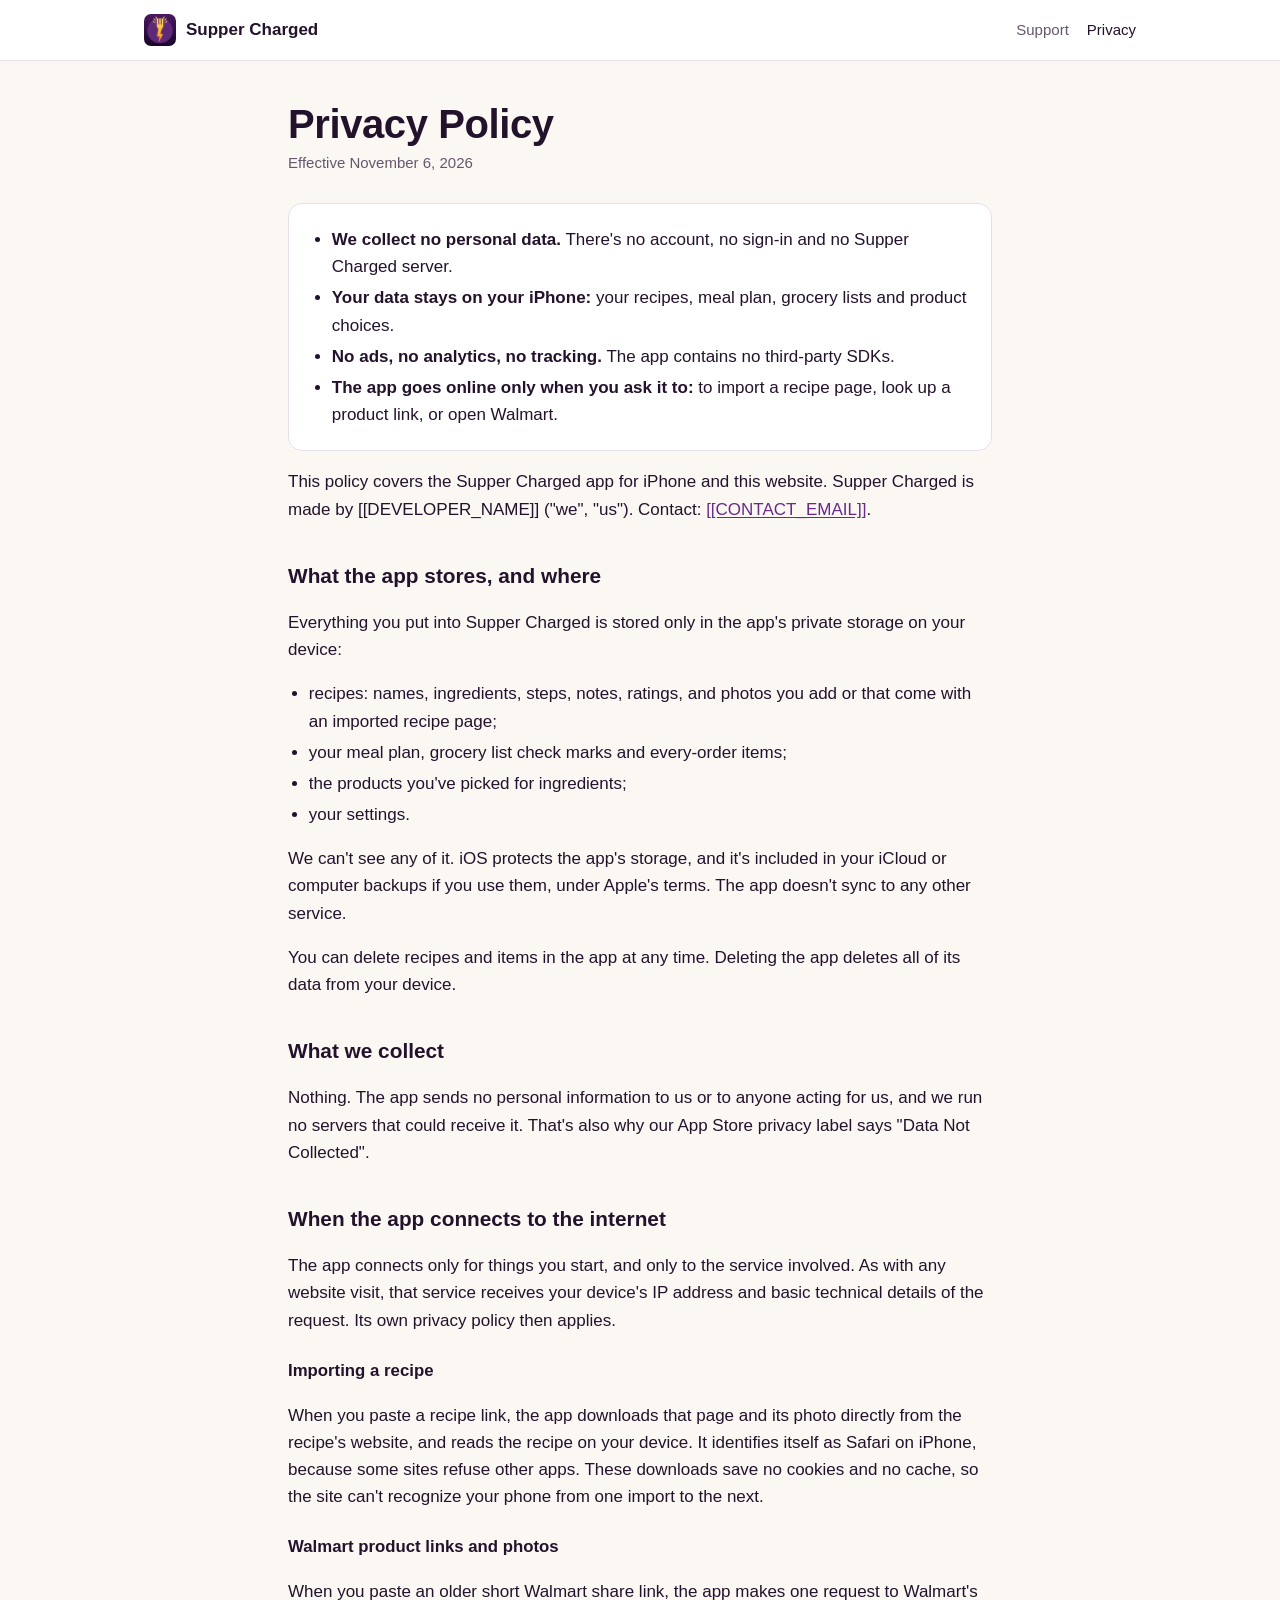
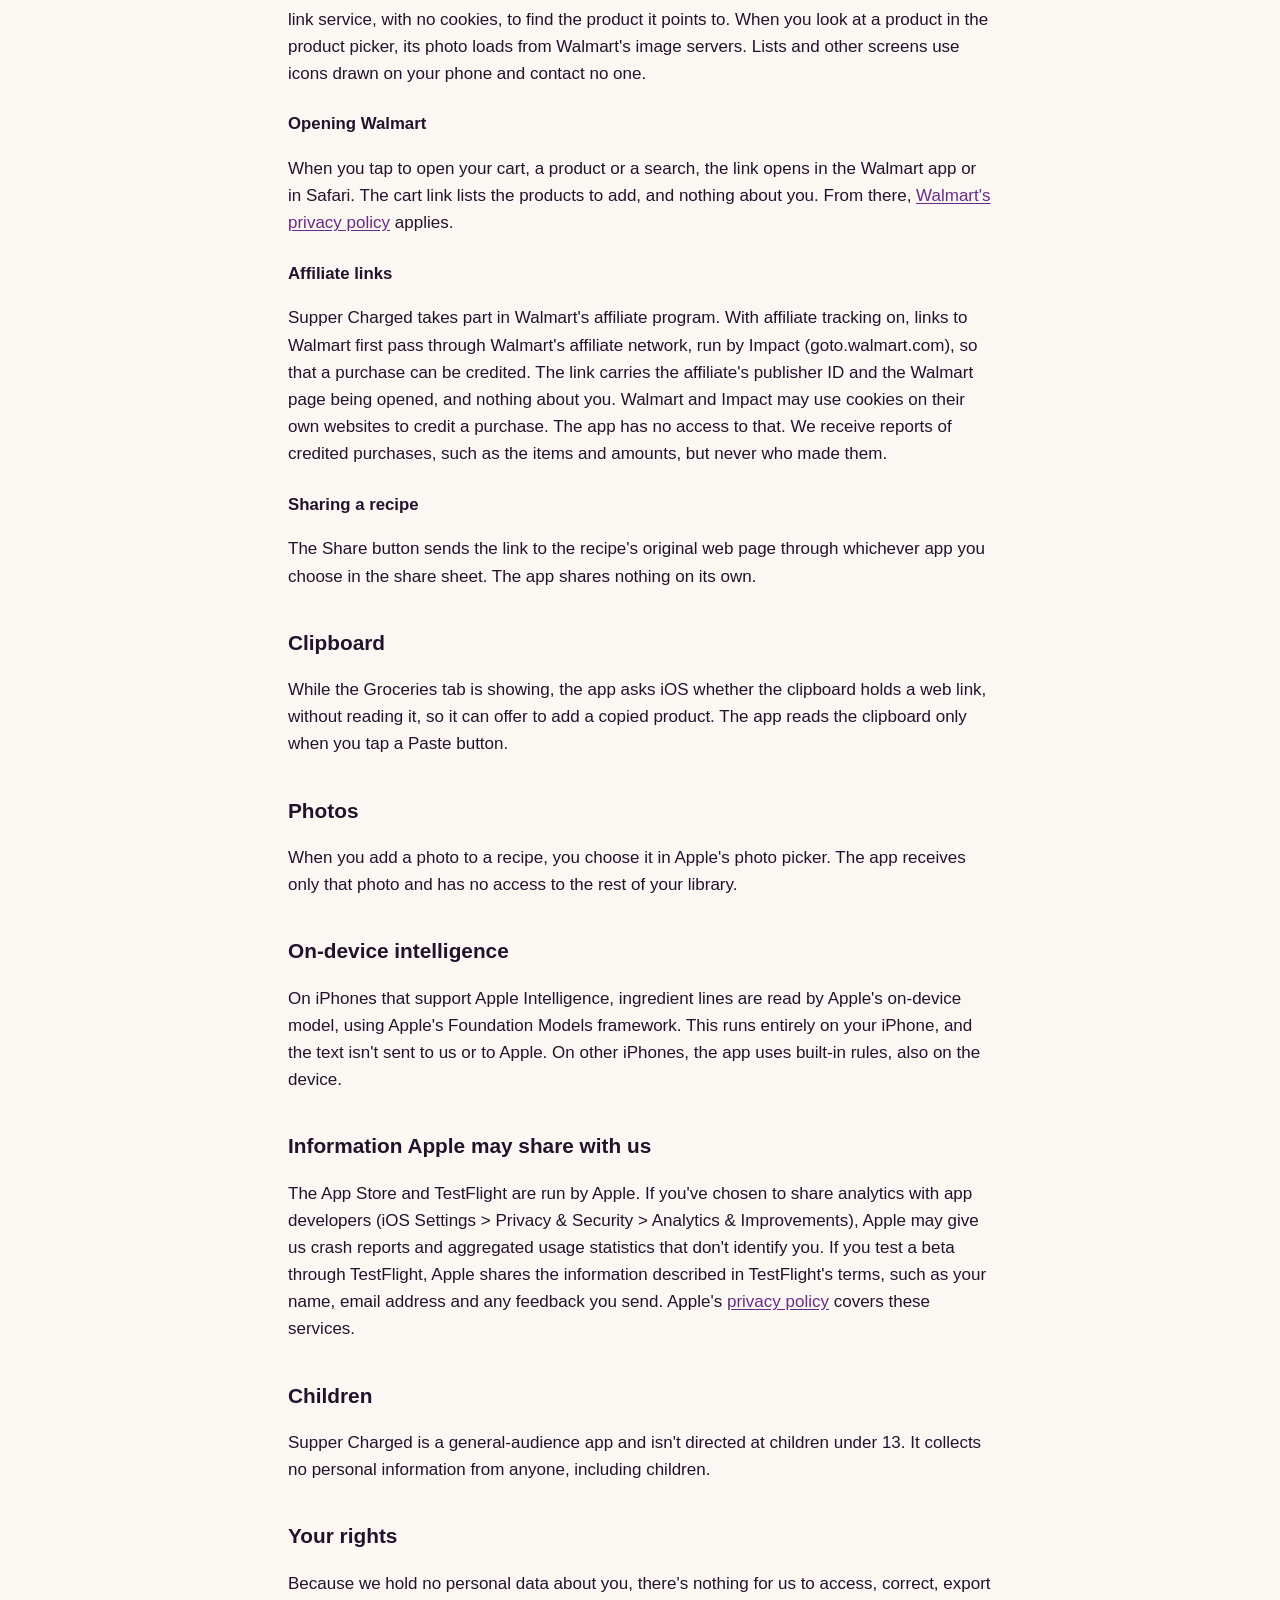
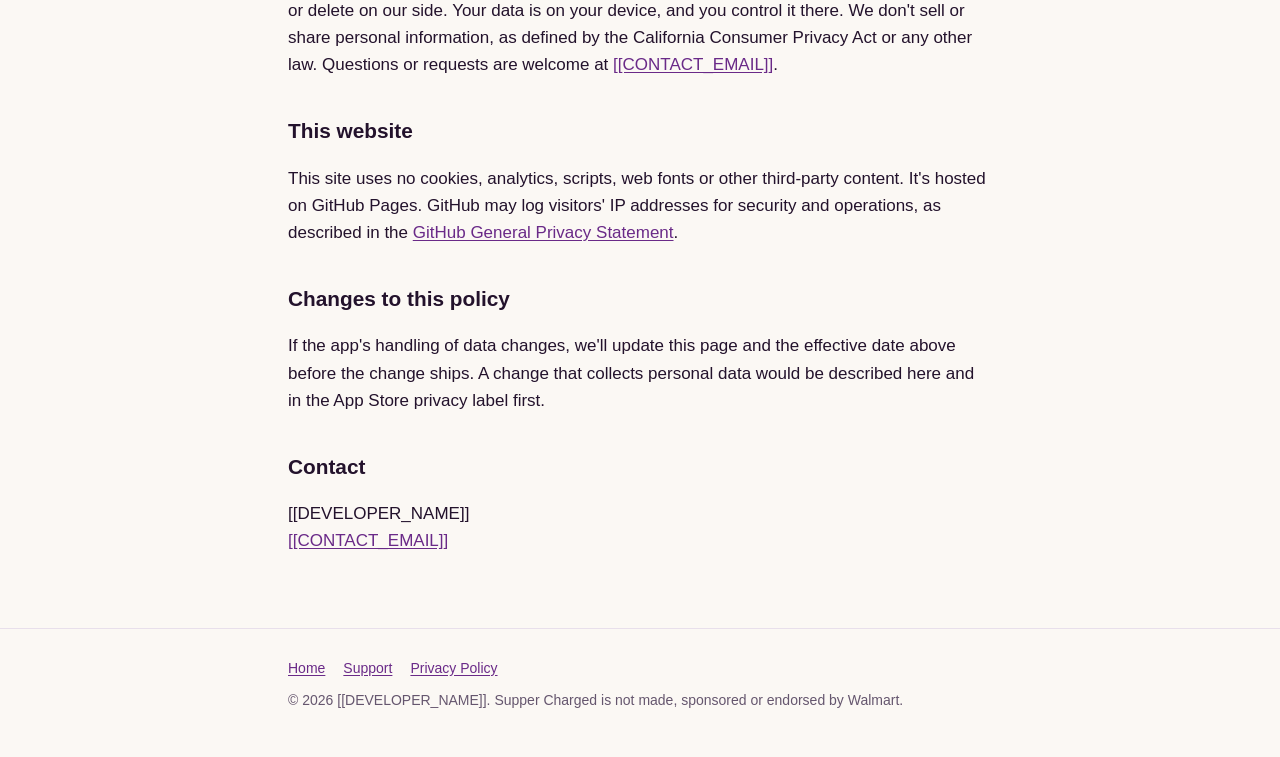
==== privacy/index.html @ e157a8e8 "Add files via upload" ====
<!doctype html>
<html lang="en">
<head>
  <meta charset="utf-8">
  <meta name="viewport" content="width=device-width, initial-scale=1">
  <title>Privacy Policy · Supper Charged</title>
  <meta name="description" content="Supper Charged collects no personal data. Your recipes, meal plan and grocery lists stay on your iPhone.">
  <link rel="stylesheet" href="../assets/style.css">
  <link rel="icon" href="../assets/favicon-64.png" type="image/png">
  <link rel="apple-touch-icon" href="../assets/icon-180.png">
</head>
<body>
  <header class="site-header">
    <div class="wrap">
      <a class="brand" href="../"><img src="../assets/icon-180.png" alt="">Supper Charged</a>
      <nav class="site-nav" aria-label="Site">
        <a href="../support/">Support</a>
        <a href="./" aria-current="page">Privacy</a>
      </nav>
    </div>
  </header>

  <main class="page">
    <div class="wrap narrow">
      <h1>Privacy Policy</h1>
      <p class="updated">Effective November 6, 2026</p>

      <div class="summary">
        <ul>
          <li><strong>We collect no personal data.</strong> There's no account, no sign-in and no Supper Charged server.</li>
          <li><strong>Your data stays on your iPhone:</strong> your recipes, meal plan, grocery lists and product choices.</li>
          <li><strong>No ads, no analytics, no tracking.</strong> The app contains no third-party SDKs.</li>
          <li><strong>The app goes online only when you ask it to:</strong> to import a recipe page, look up a product link, or open Walmart.</li>
        </ul>
      </div>

      <p>This policy covers the Supper Charged app for iPhone and this website. Supper Charged is made by [[DEVELOPER_NAME]] ("we", "us"). Contact: <a href="mailto:[[CONTACT_EMAIL]]">[[CONTACT_EMAIL]]</a>.</p>

      <h2>What the app stores, and where</h2>
      <p>Everything you put into Supper Charged is stored only in the app's private storage on your device:</p>
      <ul>
        <li>recipes: names, ingredients, steps, notes, ratings, and photos you add or that come with an imported recipe page;</li>
        <li>your meal plan, grocery list check marks and every-order items;</li>
        <li>the products you've picked for ingredients;</li>
        <li>your settings.</li>
      </ul>
      <p>We can't see any of it. iOS protects the app's storage, and it's included in your iCloud or computer backups if you use them, under Apple's terms. The app doesn't sync to any other service.</p>
      <p>You can delete recipes and items in the app at any time. Deleting the app deletes all of its data from your device.</p>

      <h2>What we collect</h2>
      <p>Nothing. The app sends no personal information to us or to anyone acting for us, and we run no servers that could receive it. That's also why our App Store privacy label says "Data Not Collected".</p>

      <h2>When the app connects to the internet</h2>
      <p>The app connects only for things you start, and only to the service involved. As with any website visit, that service receives your device's IP address and basic technical details of the request. Its own privacy policy then applies.</p>
      <h3>Importing a recipe</h3>
      <p>When you paste a recipe link, the app downloads that page and its photo directly from the recipe's website, and reads the recipe on your device. It identifies itself as Safari on iPhone, because some sites refuse other apps. These downloads save no cookies and no cache, so the site can't recognize your phone from one import to the next.</p>
      <h3>Walmart product links and photos</h3>
      <p>When you paste an older short Walmart share link, the app makes one request to Walmart's link service, with no cookies, to find the product it points to. When you look at a product in the product picker, its photo loads from Walmart's image servers. Lists and other screens use icons drawn on your phone and contact no one.</p>
      <h3>Opening Walmart</h3>
      <p>When you tap to open your cart, a product or a search, the link opens in the Walmart app or in Safari. The cart link lists the products to add, and nothing about you. From there, <a href="https://corporate.walmart.com/privacy-security">Walmart's privacy policy</a> applies.</p>
      <h3>Affiliate links</h3>
      <p>Supper Charged takes part in Walmart's affiliate program. With affiliate tracking on, links to Walmart first pass through Walmart's affiliate network, run by Impact (goto.walmart.com), so that a purchase can be credited. The link carries the affiliate's publisher ID and the Walmart page being opened, and nothing about you. Walmart and Impact may use cookies on their own websites to credit a purchase. The app has no access to that. We receive reports of credited purchases, such as the items and amounts, but never who made them.</p>
      <h3>Sharing a recipe</h3>
      <p>The Share button sends the link to the recipe's original web page through whichever app you choose in the share sheet. The app shares nothing on its own.</p>

      <h2>Clipboard</h2>
      <p>While the Groceries tab is showing, the app asks iOS whether the clipboard holds a web link, without reading it, so it can offer to add a copied product. The app reads the clipboard only when you tap a Paste button.</p>

      <h2>Photos</h2>
      <p>When you add a photo to a recipe, you choose it in Apple's photo picker. The app receives only that photo and has no access to the rest of your library.</p>

      <h2>On-device intelligence</h2>
      <p>On iPhones that support Apple Intelligence, ingredient lines are read by Apple's on-device model, using Apple's Foundation Models framework. This runs entirely on your iPhone, and the text isn't sent to us or to Apple. On other iPhones, the app uses built-in rules, also on the device.</p>

      <h2>Information Apple may share with us</h2>
      <p>The App Store and TestFlight are run by Apple. If you've chosen to share analytics with app developers (iOS Settings &gt; Privacy &amp; Security &gt; Analytics &amp; Improvements), Apple may give us crash reports and aggregated usage statistics that don't identify you. If you test a beta through TestFlight, Apple shares the information described in TestFlight's terms, such as your name, email address and any feedback you send. Apple's <a href="https://www.apple.com/legal/privacy/">privacy policy</a> covers these services.</p>

      <h2>Children</h2>
      <p>Supper Charged is a general-audience app and isn't directed at children under 13. It collects no personal information from anyone, including children.</p>

      <h2>Your rights</h2>
      <p>Because we hold no personal data about you, there's nothing for us to access, correct, export or delete on our side. Your data is on your device, and you control it there. We don't sell or share personal information, as defined by the California Consumer Privacy Act or any other law. Questions or requests are welcome at <a href="mailto:[[CONTACT_EMAIL]]">[[CONTACT_EMAIL]]</a>.</p>

      <h2>This website</h2>
      <p>This site uses no cookies, analytics, scripts, web fonts or other third-party content. It's hosted on GitHub Pages. GitHub may log visitors' IP addresses for security and operations, as described in the <a href="https://docs.github.com/en/site-policy/privacy-policies/github-general-privacy-statement">GitHub General Privacy Statement</a>.</p>

      <h2>Changes to this policy</h2>
      <p>If the app's handling of data changes, we'll update this page and the effective date above before the change ships. A change that collects personal data would be described here and in the App Store privacy label first.</p>

      <h2>Contact</h2>
      <p>[[DEVELOPER_NAME]]<br><a href="mailto:[[CONTACT_EMAIL]]">[[CONTACT_EMAIL]]</a></p>
    </div>
  </main>

  <footer class="site-footer">
    <div class="wrap narrow">
      <nav aria-label="Footer">
        <a href="../">Home</a>
        <a href="../support/">Support</a>
        <a href="./">Privacy Policy</a>
      </nav>
      <p>© 2026 [[DEVELOPER_NAME]]. Supper Charged is not made, sponsored or endorsed by Walmart.</p>
    </div>
  </footer>
</body>
</html>
---- assets/style.css ----
/* Supper Charged website. No web fonts, scripts or third-party requests:
   the site keeps the same privacy promise as the app. Colors follow the icon. */

:root {
  --bg: #fbf8f4;
  --surface: #ffffff;
  --text: #23122c;
  --muted: #65566e;
  --border: #e8dfeb;
  --accent: #6a2a88;
  --link: #6a2a88;
  --spark: #ff8a1c;
  --spark-soft: #fff1d6;
  --hero-from: #4b1862;
  --hero-to: #1a0728;
  --hero-text: #ffffff;
  --hero-tag: #ffe85c;
  --radius: 14px;
  color-scheme: light;
}

@media (prefers-color-scheme: dark) {
  :root {
    --bg: #12081b;
    --surface: #1d0f29;
    --text: #f2ecf5;
    --muted: #b6a7c0;
    --border: #3a2548;
    --accent: #d9a6f2;
    --link: #e7c2f8;
    --spark-soft: #3a2410;
    color-scheme: dark;
  }
}

* { box-sizing: border-box; }

html { -webkit-text-size-adjust: 100%; }

body {
  margin: 0;
  background: var(--bg);
  color: var(--text);
  font: 17px/1.6 -apple-system, BlinkMacSystemFont, "SF Pro Text", "Segoe UI", Roboto, "Helvetica Neue", Arial, sans-serif;
}

a { color: var(--link); text-underline-offset: 2px; }
a:hover { text-decoration-thickness: 2px; }

.wrap {
  width: 100%;
  max-width: 64rem;
  margin: 0 auto;
  padding: 0 16px;
}

.narrow { max-width: 46rem; }

/* Top bar */
.site-header {
  border-bottom: 1px solid var(--border);
  background: var(--surface);
}
.site-header .wrap {
  display: flex;
  align-items: center;
  justify-content: space-between;
  gap: 12px;
  min-height: 60px;
  flex-wrap: wrap;
}
.brand {
  display: flex;
  align-items: center;
  gap: 10px;
  font-weight: 700;
  color: var(--text);
  text-decoration: none;
}
.brand img { width: 32px; height: 32px; border-radius: 22%; }
.site-nav { display: flex; gap: 18px; font-size: 15px; }
.site-nav a { color: var(--muted); text-decoration: none; }
.site-nav a:hover, .site-nav a[aria-current="page"] { color: var(--text); }

/* Home hero */
.hero {
  background: linear-gradient(160deg, var(--hero-from), var(--hero-to));
  color: var(--hero-text);
  padding: 64px 0 72px;
  text-align: center;
}
.hero img {
  width: 128px;
  height: 128px;
  border-radius: 22%;
  box-shadow: 0 12px 36px rgba(0, 0, 0, 0.35);
}
.hero h1 {
  margin: 24px 0 4px;
  font-size: clamp(2.2rem, 7vw, 3.4rem);
  line-height: 1.1;
  letter-spacing: -0.02em;
}
.hero .tagline {
  margin: 0 0 16px;
  color: var(--hero-tag);
  font-size: clamp(1.1rem, 3.6vw, 1.4rem);
  font-weight: 600;
}
.hero .lede {
  max-width: 36rem;
  margin: 0 auto 28px;
  color: rgba(255, 255, 255, 0.86);
}
.badge {
  display: inline-block;
  padding: 10px 20px;
  border: 1px solid rgba(255, 255, 255, 0.4);
  border-radius: 999px;
  color: var(--hero-text);
  font-weight: 600;
  font-size: 15px;
}

/* Features */
.features {
  display: grid;
  grid-template-columns: repeat(auto-fit, minmax(16rem, 1fr));
  gap: 16px;
  padding: 48px 0 16px;
}
.card {
  background: var(--surface);
  border: 1px solid var(--border);
  border-radius: var(--radius);
  padding: 20px 22px;
}
.card h2 {
  margin: 0 0 6px;
  font-size: 1.1rem;
}
.card p { margin: 0; color: var(--muted); }
.card .emoji { font-size: 1.6rem; display: block; margin-bottom: 8px; }

.callout {
  margin: 32px 0 48px;
  padding: 18px 22px;
  border-radius: var(--radius);
  background: var(--spark-soft);
  border-left: 4px solid var(--spark);
}
.callout p { margin: 0; }

/* Text pages */
.page { padding: 40px 0 56px; }
.page h1 {
  margin: 0 0 4px;
  font-size: clamp(1.9rem, 5vw, 2.5rem);
  line-height: 1.15;
  letter-spacing: -0.01em;
}
.page .updated { margin: 0 0 28px; color: var(--muted); font-size: 15px; }
.page h2 { margin: 36px 0 8px; font-size: 1.3rem; }
.page h3 { margin: 24px 0 6px; font-size: 1.05rem; }
.page ul { padding-left: 1.3rem; }
.page li { margin: 4px 0; }
.summary {
  padding: 18px 22px;
  border-radius: var(--radius);
  background: var(--surface);
  border: 1px solid var(--border);
}
.summary ul, .summary p { margin: 0; }

details {
  border-bottom: 1px solid var(--border);
  padding: 14px 0;
}
details summary {
  cursor: pointer;
  font-weight: 600;
}
details p { margin: 10px 0 0; color: var(--muted); }

/* Footer */
.site-footer {
  border-top: 1px solid var(--border);
  padding: 28px 0 40px;
  color: var(--muted);
  font-size: 14px;
}
.site-footer nav { display: flex; gap: 18px; margin-bottom: 10px; flex-wrap: wrap; }
.site-footer p { margin: 6px 0; }
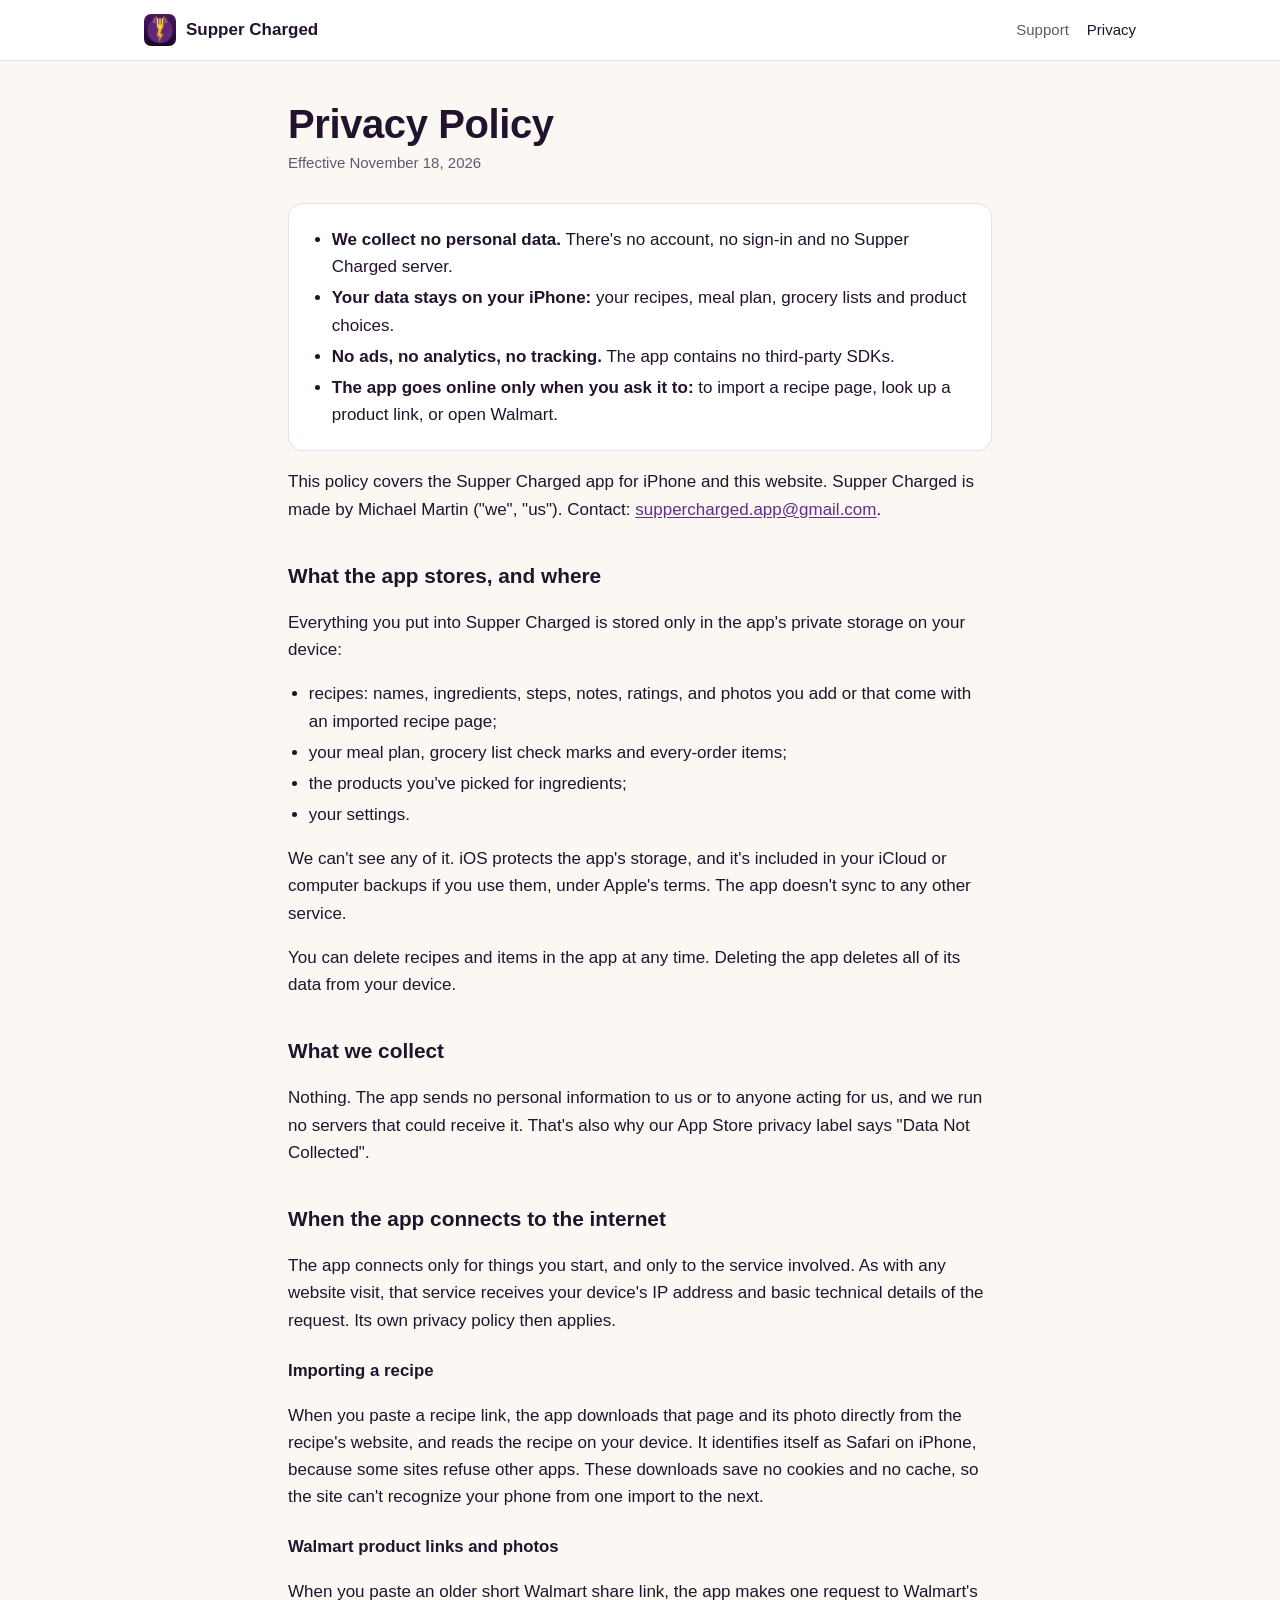
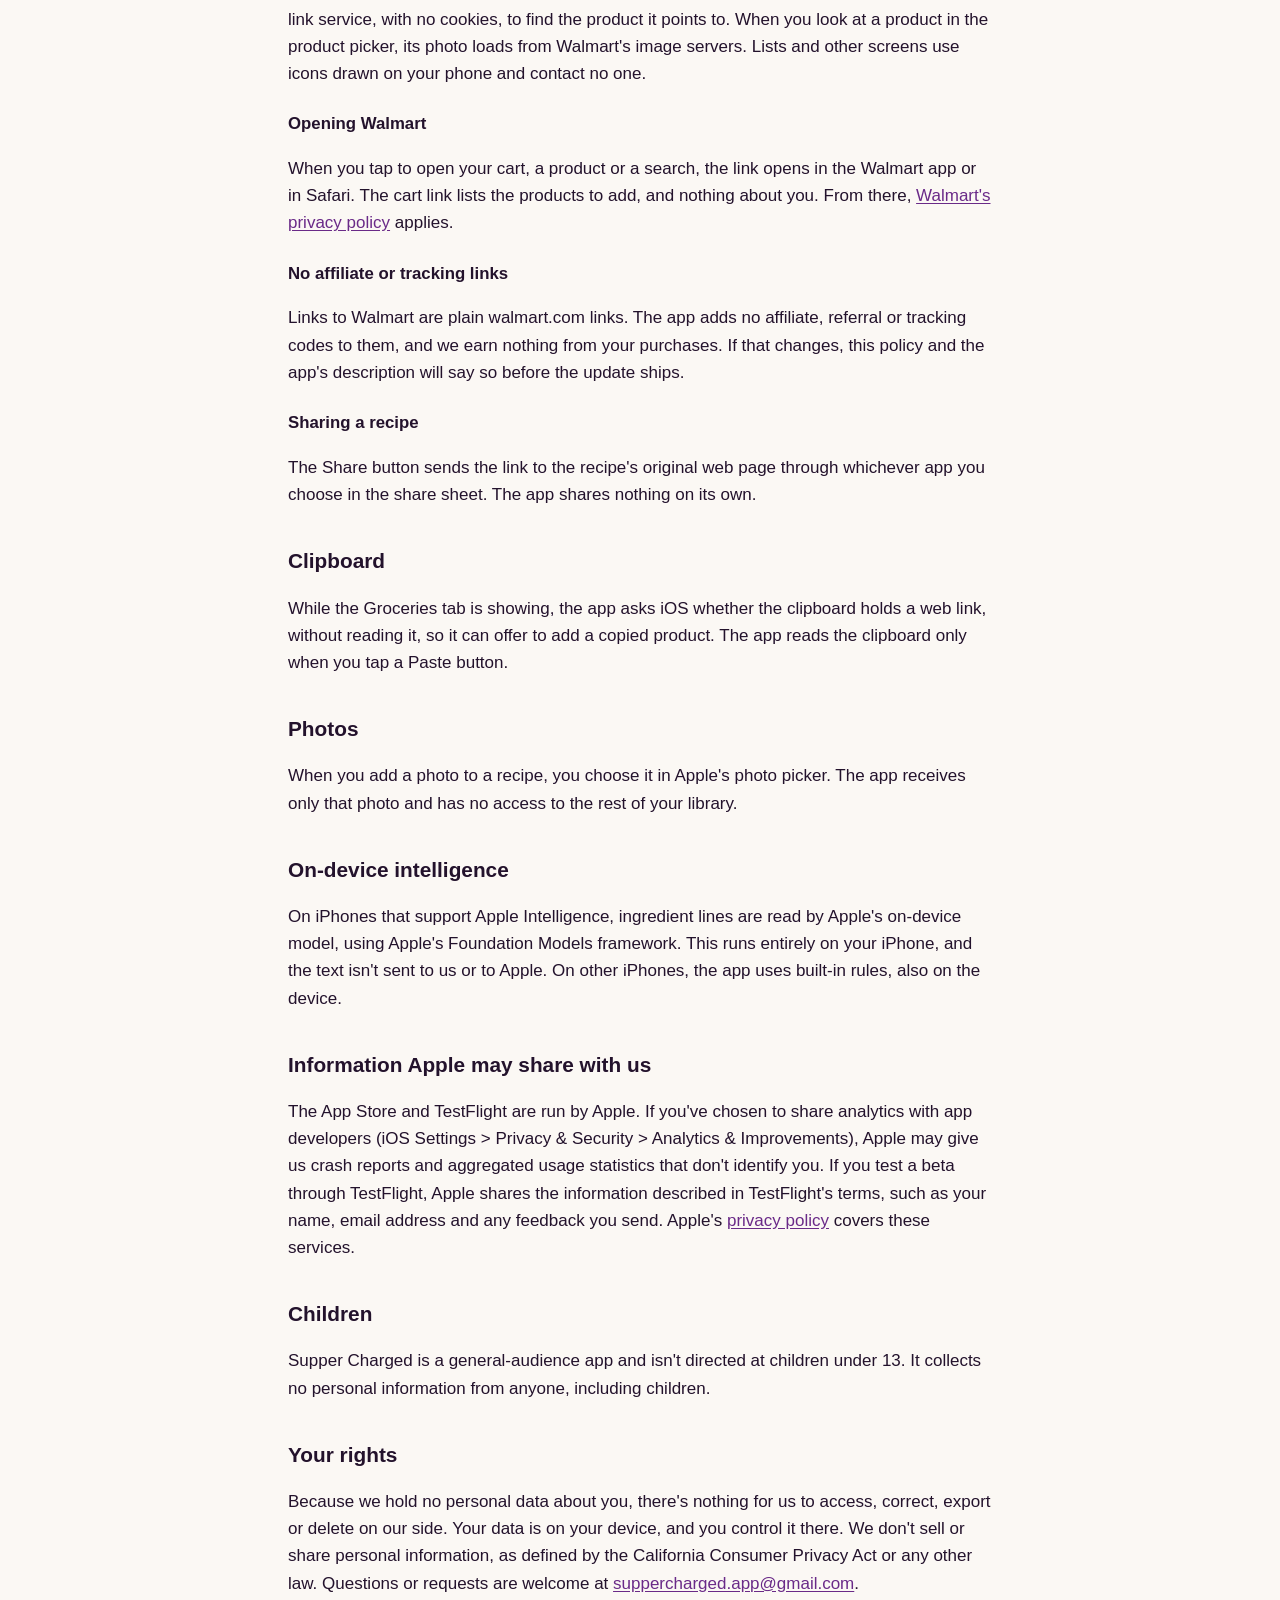
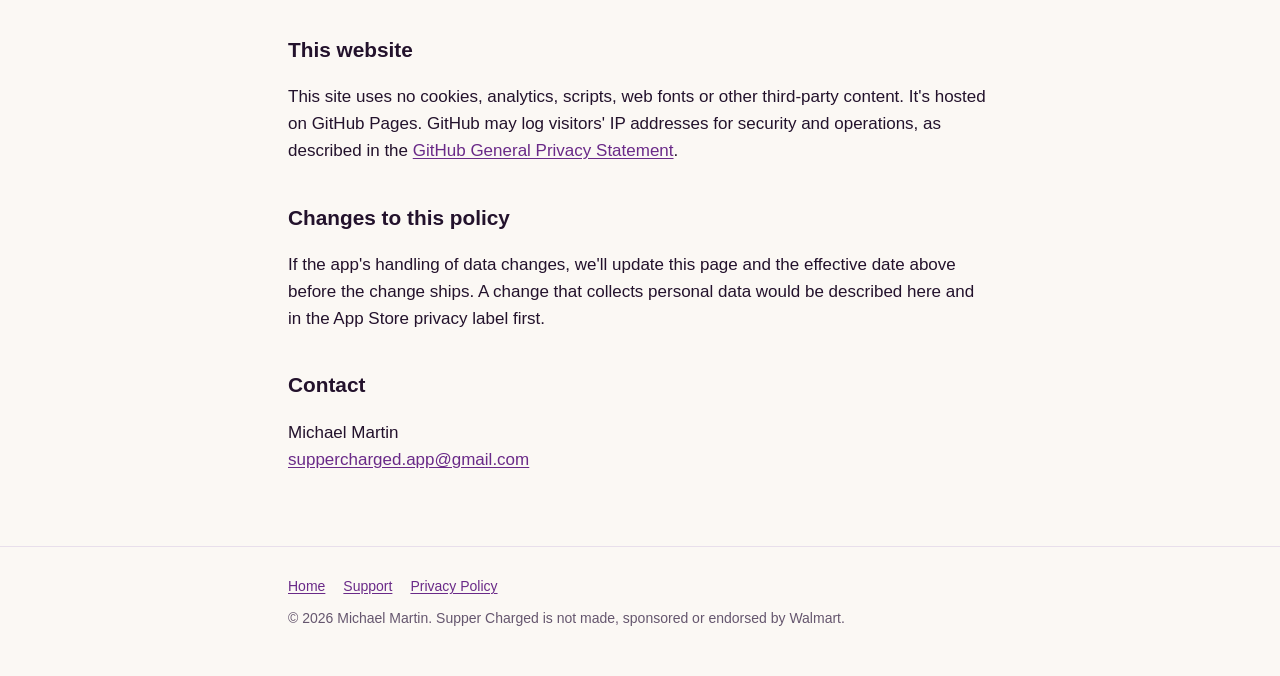
==== commit b48b5f65: "Add files via upload Update copyright" ====
--- a/privacy/index.html
+++ b/privacy/index.html
@@ -23,7 +23,7 @@
   <main class="page">
     <div class="wrap narrow">
       <h1>Privacy Policy</h1>
-      <p class="updated">Effective November 6, 2026</p>
+      <p class="updated">Effective November 18, 2026</p>
 
       <div class="summary">
         <ul>
@@ -34,7 +34,7 @@
         </ul>
       </div>
 
-      <p>This policy covers the Supper Charged app for iPhone and this website. Supper Charged is made by [[DEVELOPER_NAME]] ("we", "us"). Contact: <a href="mailto:[[CONTACT_EMAIL]]">[[CONTACT_EMAIL]]</a>.</p>
+      <p>This policy covers the Supper Charged app for iPhone and this website. Supper Charged is made by Michael Martin ("we", "us"). Contact: <a href="mailto:suppercharged.app@gmail.com">suppercharged.app@gmail.com</a>.</p>
 
       <h2>What the app stores, and where</h2>
       <p>Everything you put into Supper Charged is stored only in the app's private storage on your device:</p>
@@ -58,8 +58,8 @@
       <p>When you paste an older short Walmart share link, the app makes one request to Walmart's link service, with no cookies, to find the product it points to. When you look at a product in the product picker, its photo loads from Walmart's image servers. Lists and other screens use icons drawn on your phone and contact no one.</p>
       <h3>Opening Walmart</h3>
       <p>When you tap to open your cart, a product or a search, the link opens in the Walmart app or in Safari. The cart link lists the products to add, and nothing about you. From there, <a href="https://corporate.walmart.com/privacy-security">Walmart's privacy policy</a> applies.</p>
-      <h3>Affiliate links</h3>
-      <p>Supper Charged takes part in Walmart's affiliate program. With affiliate tracking on, links to Walmart first pass through Walmart's affiliate network, run by Impact (goto.walmart.com), so that a purchase can be credited. The link carries the affiliate's publisher ID and the Walmart page being opened, and nothing about you. Walmart and Impact may use cookies on their own websites to credit a purchase. The app has no access to that. We receive reports of credited purchases, such as the items and amounts, but never who made them.</p>
+      <h3>No affiliate or tracking links</h3>
+      <p>Links to Walmart are plain walmart.com links. The app adds no affiliate, referral or tracking codes to them, and we earn nothing from your purchases. If that changes, this policy and the app's description will say so before the update ships.</p>
       <h3>Sharing a recipe</h3>
       <p>The Share button sends the link to the recipe's original web page through whichever app you choose in the share sheet. The app shares nothing on its own.</p>
 
@@ -79,7 +79,7 @@
       <p>Supper Charged is a general-audience app and isn't directed at children under 13. It collects no personal information from anyone, including children.</p>
 
       <h2>Your rights</h2>
-      <p>Because we hold no personal data about you, there's nothing for us to access, correct, export or delete on our side. Your data is on your device, and you control it there. We don't sell or share personal information, as defined by the California Consumer Privacy Act or any other law. Questions or requests are welcome at <a href="mailto:[[CONTACT_EMAIL]]">[[CONTACT_EMAIL]]</a>.</p>
+      <p>Because we hold no personal data about you, there's nothing for us to access, correct, export or delete on our side. Your data is on your device, and you control it there. We don't sell or share personal information, as defined by the California Consumer Privacy Act or any other law. Questions or requests are welcome at <a href="mailto:suppercharged.app@gmail.com">suppercharged.app@gmail.com</a>.</p>
 
       <h2>This website</h2>
       <p>This site uses no cookies, analytics, scripts, web fonts or other third-party content. It's hosted on GitHub Pages. GitHub may log visitors' IP addresses for security and operations, as described in the <a href="https://docs.github.com/en/site-policy/privacy-policies/github-general-privacy-statement">GitHub General Privacy Statement</a>.</p>
@@ -88,7 +88,7 @@
       <p>If the app's handling of data changes, we'll update this page and the effective date above before the change ships. A change that collects personal data would be described here and in the App Store privacy label first.</p>
 
       <h2>Contact</h2>
-      <p>[[DEVELOPER_NAME]]<br><a href="mailto:[[CONTACT_EMAIL]]">[[CONTACT_EMAIL]]</a></p>
+      <p>Michael Martin<br><a href="mailto:suppercharged.app@gmail.com">suppercharged.app@gmail.com</a></p>
     </div>
   </main>
 
@@ -99,7 +99,7 @@
         <a href="../support/">Support</a>
         <a href="./">Privacy Policy</a>
       </nav>
-      <p>© 2026 [[DEVELOPER_NAME]]. Supper Charged is not made, sponsored or endorsed by Walmart.</p>
+      <p>© 2026 Michael Martin. Supper Charged is not made, sponsored or endorsed by Walmart.</p>
     </div>
   </footer>
 </body>
